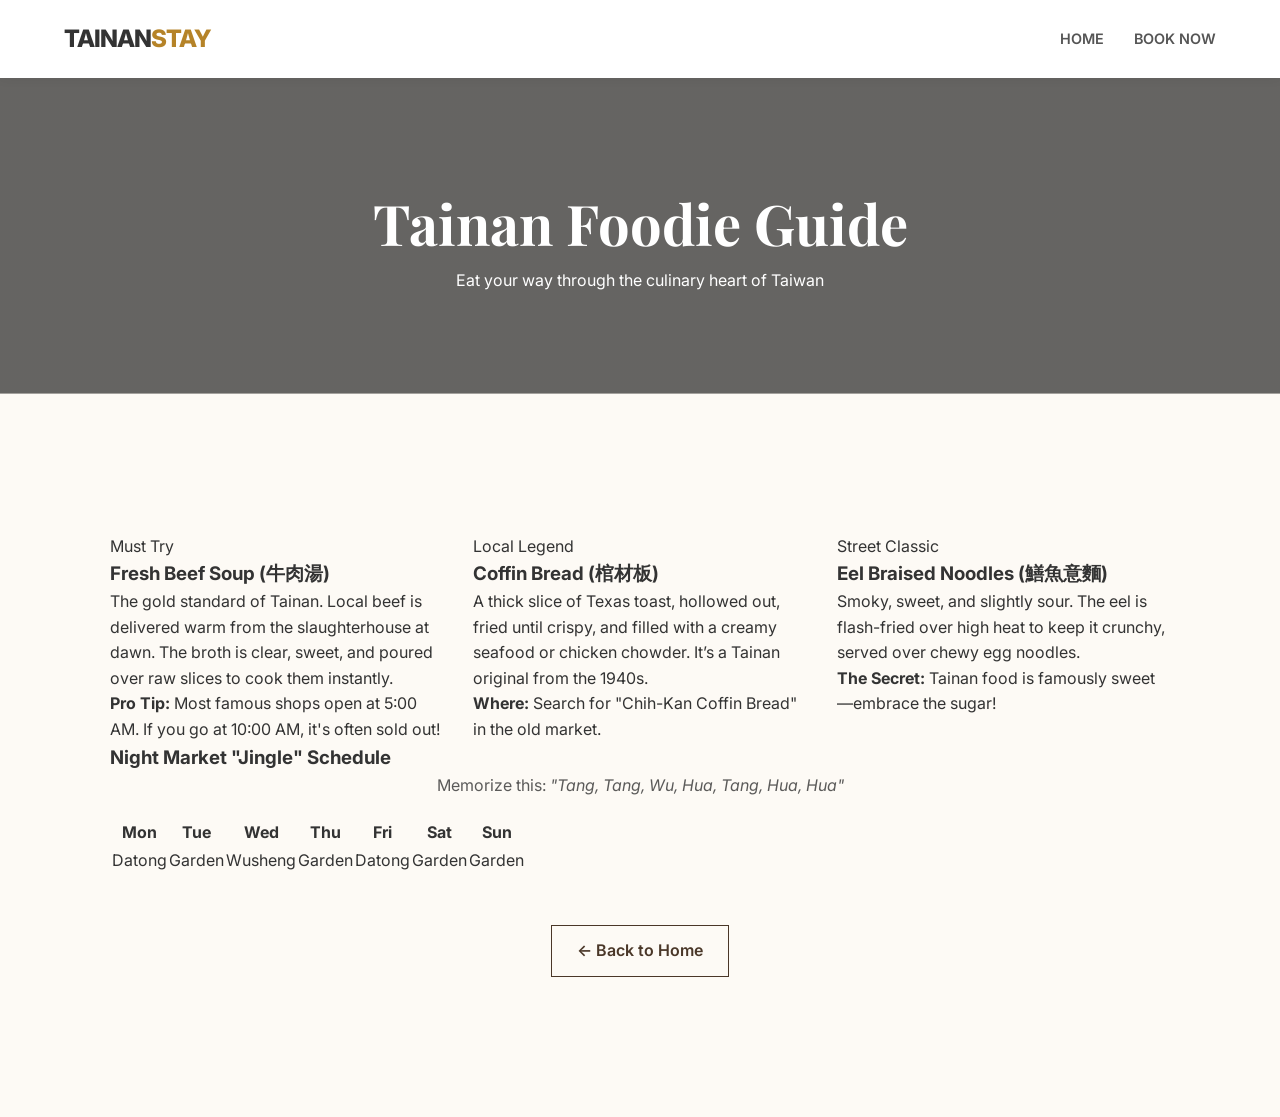
==== Foodie.html @ a79768c9 "Add files via upload" ====
<!DOCTYPE html>
<html lang="en">
<head>
    <meta charset="UTF-8">
    <meta name="viewport" content="width=device-width, initial-scale=1.0">
    <title>Tainan Foodie Guide | What to Eat</title>
    <link rel="stylesheet" href="HomePage.css">
    <link href="https://fonts.googleapis.com/css2?family=Playfair+Display:ital,wght@0,700;1,400&family=Inter:wght@300;400;600&display=swap" rel="stylesheet">
</head>
<body class="food-page">

    <nav class="navbar">
        <div class="logo"><a href="index.html" style="text-decoration:none; color:inherit;">TAINAN<span>STAY</span></a></div>
        <ul class="nav-links">
            <li><a href="HomePage.html">Home</a></li>
            <li><a href="index.html#book" class="btn-nav">Book Now</a></li>
        </ul>
    </nav>

    <header class="food-hero">
        <h1>Tainan Foodie Guide</h1>
        <p>Eat your way through the culinary heart of Taiwan</p>
    </header>

    <section class="food-content">
        <div class="container">
            <div class="food-grid">
                <div class="food-item">
                    <div class="food-badge">Must Try</div>
                    <h3>Fresh Beef Soup (牛肉湯)</h3>
                    <p>The gold standard of Tainan. Local beef is delivered warm from the slaughterhouse at dawn. The broth is clear, sweet, and poured over raw slices to cook them instantly.</p>
                    <span class="pro-tip"><strong>Pro Tip:</strong> Most famous shops open at 5:00 AM. If you go at 10:00 AM, it's often sold out!</span>
                </div>

                <div class="food-item">
                    <div class="food-badge">Local Legend</div>
                    <h3>Coffin Bread (棺材板)</h3>
                    <p>A thick slice of Texas toast, hollowed out, fried until crispy, and filled with a creamy seafood or chicken chowder. It’s a Tainan original from the 1940s.</p>
                    <span class="pro-tip"><strong>Where:</strong> Search for "Chih-Kan Coffin Bread" in the old market.</span>
                </div>

                <div class="food-item">
                    <div class="food-badge">Street Classic</div>
                    <h3>Eel Braised Noodles (鱔魚意麵)</h3>
                    <p>Smoky, sweet, and slightly sour. The eel is flash-fried over high heat to keep it crunchy, served over chewy egg noodles.</p>
                    <span class="pro-tip"><strong>The Secret:</strong> Tainan food is famously sweet—embrace the sugar!</span>
                </div>
            </div>

            <div class="market-schedule">
                <h3>Night Market "Jingle" Schedule</h3>
                <p style="text-align:center; margin-bottom: 20px; opacity: 0.8;">Memorize this: <em>"Tang, Tang, Wu, Hua, Tang, Hua, Hua"</em></p>
                <table>
                    <thead>
                        <tr>
                            <th>Mon</th>
                            <th>Tue</th>
                            <th>Wed</th>
                            <th>Thu</th>
                            <th>Fri</th>
                            <th>Sat</th>
                            <th>Sun</th>
                        </tr>
                    </thead>
                    <tbody>
                        <tr>
                            <td>Datong</td>
                            <td>Garden</td>
                            <td>Wusheng</td>
                            <td>Garden</td>
                            <td>Datong</td>
                            <td>Garden</td>
                            <td>Garden</td>
                        </tr>
                    </tbody>
                </table>
            </div>
            
            <div style="text-align: center; margin-top: 50px;">
                <a href="index.html" class="btn-back">← Back to Home</a>
            </div>
        </div>
    </section>

</body>
</html>
---- HomePage.css ----
/* General Reset */
* {
    margin: 0;
    padding: 0;
    box-sizing: border-box;
}

body {
    font-family: 'Inter', sans-serif;
    line-height: 1.6;
    color: #333;
    background-color: #fdfaf5; /* Creamy paper color */
}

/* Navigation */
.navbar {
    display: flex;
    justify-content: space-between;
    align-items: center;
    padding: 20px 5%;
    background: white;
    position: sticky;
    top: 0;
    z-index: 100;
    box-shadow: 0 2px 10px rgba(0,0,0,0.05);
}

.logo {
    font-size: 1.5rem;
    font-weight: 800;
    letter-spacing: -1px;
}

.logo span {
    color: #b58328; /* Temple Gold */
}

.nav-links {
    list-style: none;
    display: flex;
    align-items: center;
}

.nav-links li {
    margin-left: 30px;
}

.nav-links a {
    text-decoration: none;
    color: #555;
    font-size: 0.9rem;
    text-transform: uppercase;
    font-weight: 600;
}

/* Hero Section */
.hero {
    height: 70vh;
    background: linear-gradient(rgba(0,0,0,0.5), rgba(0,0,0,0.5)), 
                url('https://images.unsplash.com/photo-1590710103133-7264871e98a1?auto=format&fit=crop&q=80&w=1200');
    background-size: cover;
    background-position: center;
    display: flex;
    align-items: center;
    justify-content: center;
    text-align: center;
    color: white;
}

.hero h1 {
    font-family: 'Playfair Display', serif;
    font-size: 4rem;
    margin-bottom: 10px;
}

.italic { font-style: italic; font-weight: 400; }

.subtitle {
    letter-spacing: 5px;
    font-size: 0.8rem;
    margin-bottom: 15px;
}

/* Grid System */
.container {
    max-width: 1100px;
    margin: 80px auto;
    padding: 0 20px;
}

.section-title {
    text-align: center;
    font-family: 'Playfair Display', serif;
    font-size: 2.5rem;
    margin-bottom: 50px;
}

.grid {
    display: grid;
    grid-template-columns: repeat(auto-fit, minmax(300px, 1fr));
    gap: 40px;
}

.card {
    text-align: center;
}

.card-img {
    height: 250px;
    background-color: #ddd;
    margin-bottom: 20px;
    background-size: cover;
    background-position: center;
}

/* Placeholder Images */
.img-temple { background-image: url('https://images.unsplash.com/photo-1541410965313-d53b3c16ef17?w=500'); }
.img-food { background-image: url('https://images.unsplash.com/photo-1505935428862-770b6f24f629?w=500'); }
.img-alley { background-image: url('https://images.unsplash.com/photo-1545569341-9eb8b30979d9?w=500'); }

/* Buttons */
.btn-large {
    background: #4a3728; /* Deep wood color */
    color: white;
    padding: 15px 40px;
    border: none;
    font-weight: bold;
    text-transform: uppercase;
    cursor: pointer;
    margin-top: 20px;
    transition: 0.3s;
}

.btn-large:hover {
    background: #b58328;
}

footer {
    padding: 100px 20px;
    background: #f4eee1;
    text-align: center;
}

/* Food Page Specifics */
.food-hero {
    background: linear-gradient(rgba(0,0,0,0.6), rgba(0,0,0,0.6)), 
                url('https://images.unsplash.com/photo-1563805042-7684c019e1cb?q=80&w=1200');
    background-size: cover;
    background-position: center;
    padding: 100px 20px;
    text-align: center;
    color: white;
}

.food-hero h1 {
    font-size: 3.5rem;
    font-family: 'Playfair Display', serif;
}

.food-content {
    padding: 60px 0;
}

/* Button for going back */
.btn-back {
    display: inline-block;
    padding: 12px 25px;
    border: 1px solid #4a3728;
    color: #4a3728;
    text-decoration: none;
    font-weight: 600;
    transition: 0.3s;
}

.btn-back:hover {
    background: #4a3728;
    color: white;
}

/* Adjusting the grid for the separate page */
.food-grid {
    display: grid;
    grid-template-columns: repeat(auto-fit, minmax(300px, 1fr));
    gap: 30px;
}
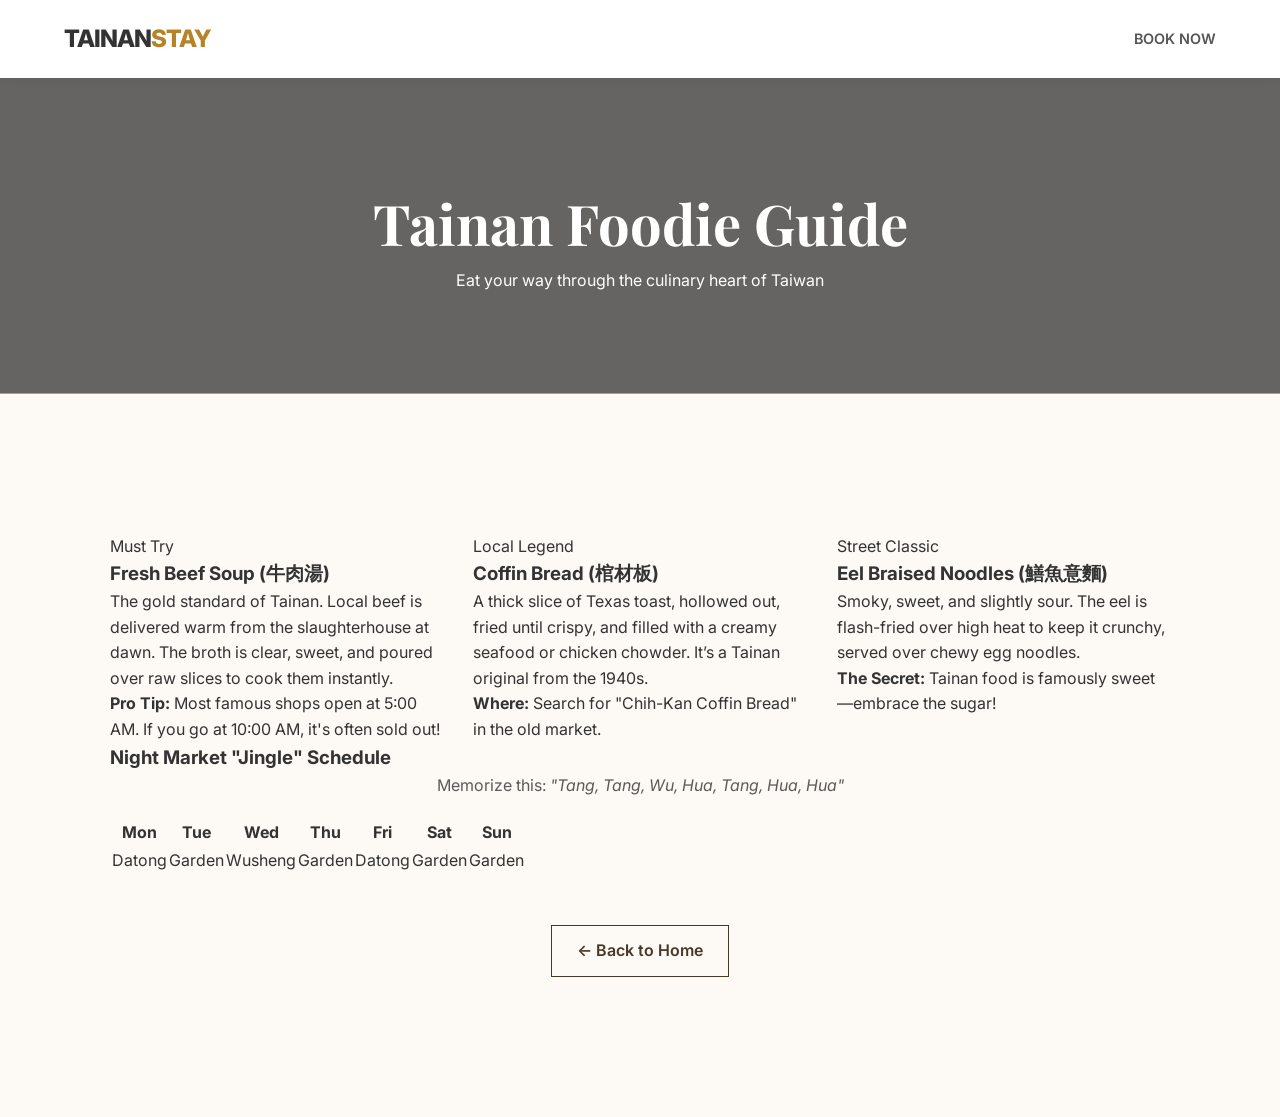
==== commit a221f37b: "Update Foodie.html" ====
--- a/Foodie.html
+++ b/Foodie.html
@@ -12,8 +12,7 @@
     <nav class="navbar">
         <div class="logo"><a href="index.html" style="text-decoration:none; color:inherit;">TAINAN<span>STAY</span></a></div>
         <ul class="nav-links">
-            <li><a href="HomePage.html">Home</a></li>
-            <li><a href="index.html#book" class="btn-nav">Book Now</a></li>
+            <li><a href="index.html" class="btn-nav">Book Now</a></li>
         </ul>
     </nav>
 
@@ -83,4 +82,7 @@
     </section>
 
 </body>
-</html>+
+</html>
+
+
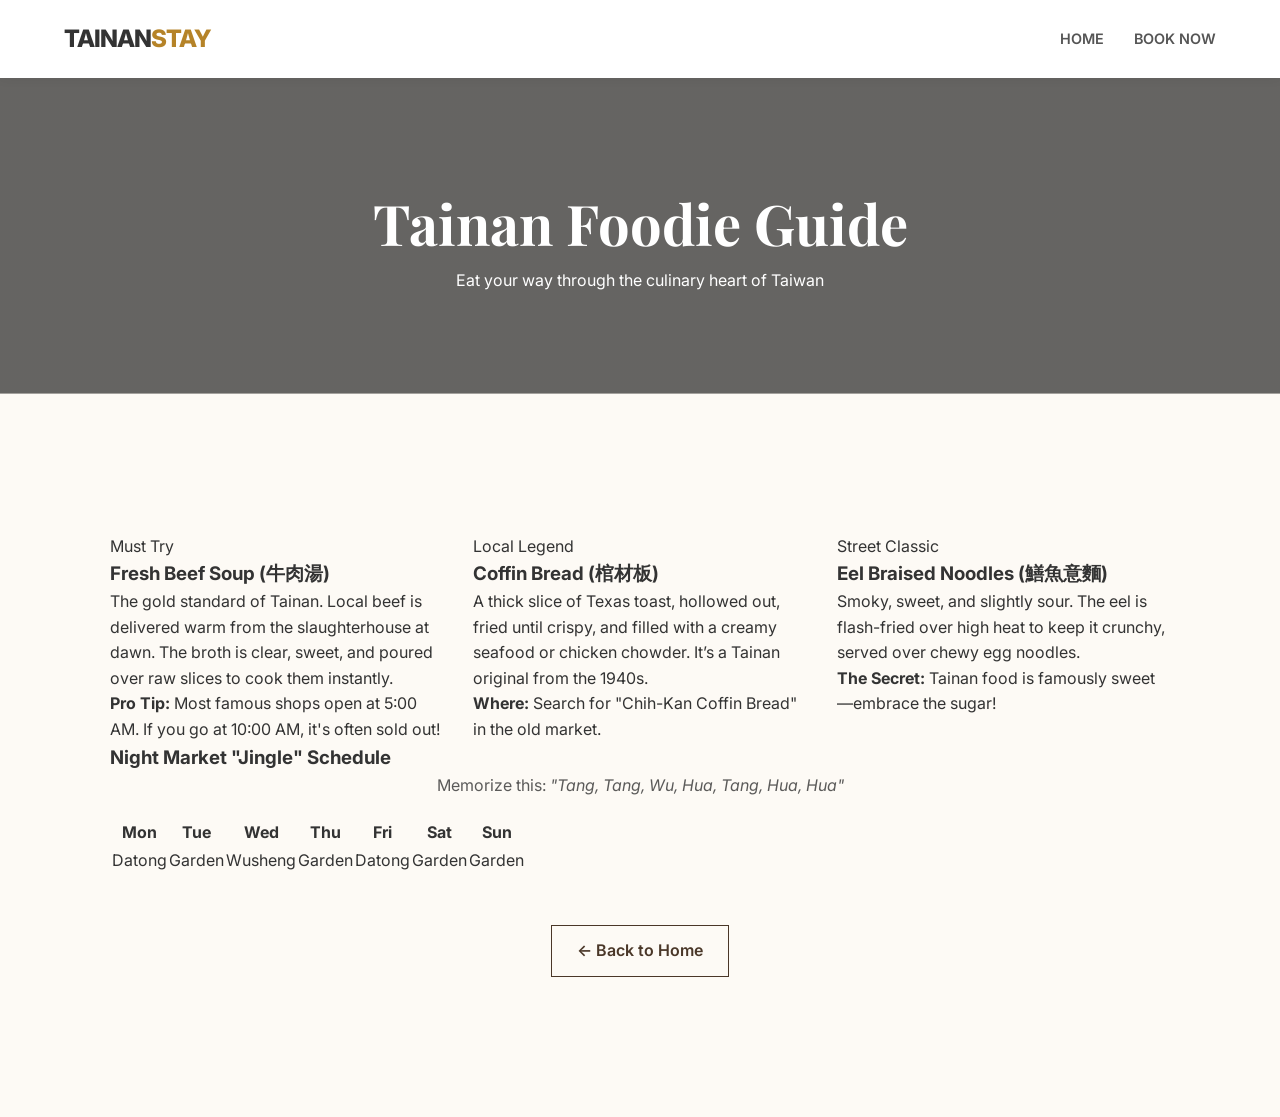
==== commit 39365dab: "Update Foodie.html" ====
--- a/Foodie.html
+++ b/Foodie.html
@@ -12,6 +12,7 @@
     <nav class="navbar">
         <div class="logo"><a href="index.html" style="text-decoration:none; color:inherit;">TAINAN<span>STAY</span></a></div>
         <ul class="nav-links">
+             <li><a href="index.html" class="btn-nav">Home </a></li>
             <li><a href="index.html" class="btn-nav">Book Now</a></li>
         </ul>
     </nav>
@@ -86,3 +87,4 @@
 </html>
 
 
+
